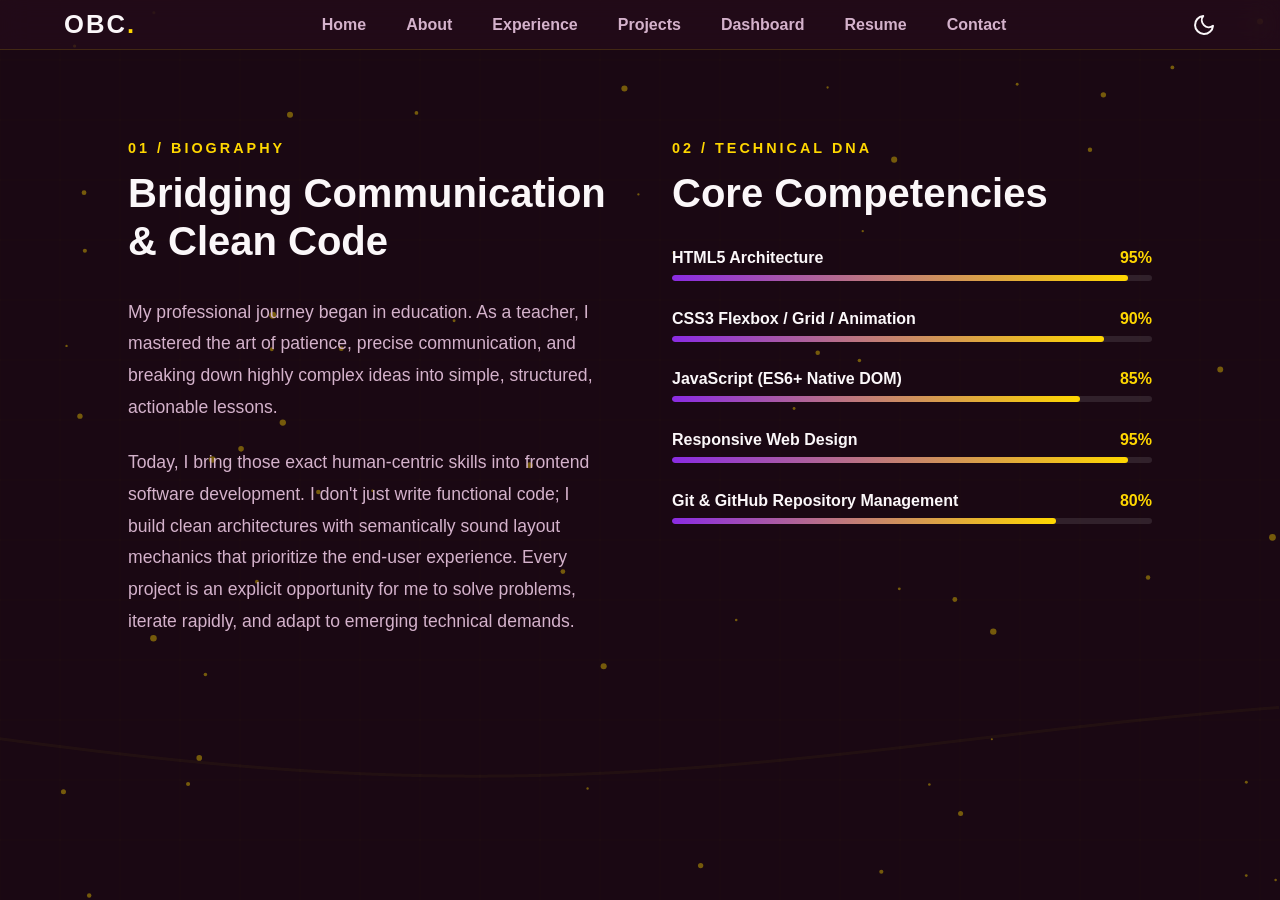
==== about.html @ 19e82238 "Production release: 7-page adaptive animation portfolio" ====
<!DOCTYPE html>
<html lang="en" data-theme="dark">
<head>
    <meta charset="UTF-8">
    <meta name="viewport" content="width=device-width, initial-scale=1.0">
    <title>About Me | Okechukwu Benjamin Chimaobi</title>
    <link rel="stylesheet" href="style.css">
</head>
<body>

    <canvas id="global-kinetic-canvas"></canvas>
    <div id="scroll-progress"></div>

    <!-- Navigation Header -->
    <header class="global-header">
        <div class="logo-container">
            <span class="logo-text">OBC<span class="accent-dot">.</span></span>
        </div>
        <nav class="desktop-nav">
    <a href="index.html" class="nav-link">Home</a>
    <a href="about.html" class="nav-link">About</a>
    <a href="experience.html" class="nav-link">Experience</a>
    <a href="projects.html" class="nav-link">Projects</a>
    <a href="dashboard.html" class="nav-link">Dashboard</a>
    <a href="resume.html" class="nav-link">Resume</a> <!-- Add this line -->
    <a href="contact.html" class="nav-link">Contact</a>
</nav>

        <div class="header-controls">
            <button id="theme-toggle" aria-label="Toggle Theme">
                <svg class="sun-icon" viewBox="0 0 24 24"><circle cx="12" cy="12" r="5"></circle><line x1="12" y1="1" x2="12" y2="3"></line><line x1="12" y1="21" x2="12" y2="23"></line><line x1="4.22" y1="4.22" x2="5.64" y2="5.64"></line><line x1="18.36" y1="18.36" x2="19.78" y2="19.78"></line><line x1="1" y1="12" x2="3" y2="12"></line><line x1="21" y1="12" x2="23" y2="12"></line><line x1="4.22" y1="19.78" x2="5.64" y2="18.36"></line><line x1="18.36" y1="5.64" x2="19.78" y2="4.22"></line></svg>
                <svg class="moon-icon" viewBox="0 0 24 24"><path d="M21 12.79A9 9 0 1 1 11.21 3 7 7 0 0 0 21 12.79z"></path></svg>
            </button>
           <!-- Micro-Animated Hamburger Icon -->
<button id="hamburger-trigger" aria-label="Open Menu">
    <span class="bar line-top"></span>
    <span class="bar line-mid"></span>
    <span class="bar line-bot"></span>
</button>

        </div>
    </header>

    <!-- Mobile Menu Overlay -->
<!-- Fullscreen Mobile Navigation Grid Menu Overlay -->
<!-- Fullscreen Mobile Navigation Grid Menu Overlay (UPDATED FOR ALL FILES) -->
<div id="mobile-menu-overlay" class="menu-grid-container menu-seven-columns">
    <div class="menu-column col-1"><a href="index.html" class="mobile-link" data-index="01">Home</a></div>
    <div class="menu-column col-2"><a href="about.html" class="mobile-link" data-index="02">About</a></div>
    <div class="menu-column col-3"><a href="experience.html" class="mobile-link" data-index="03">Experience</a></div>
    <div class="menu-column col-4"><a href="projects.html" class="mobile-link" data-index="04">Projects</a></div>
    <div class="menu-column col-5"><a href="dashboard.html" class="mobile-link" data-index="05">Metrics</a></div>
    <div class="menu-column col-6"><a href="resume.html" class="mobile-link" data-index="06">Resume</a></div>
    <div class="menu-column col-7"><a href="contact.html" class="mobile-link" data-index="07">Contact</a></div>
</div>


    <!-- Main Core Layout -->
    <main class="content-wrapper inner-page-padding">
        <section class="about-grid-layout">
            
            <!-- Left Side: Profile Text Story Block -->
            <div class="story-panel reveal-element">
                <h3 class="section-tag">01 / Biography</h3>
                <h2 class="section-title-large">Bridging Communication <br>& Clean Code</h2>
                <p class="story-paragraph">
                    My professional journey began in education. As a teacher, I mastered the art of patience, precise communication, and breaking down highly complex ideas into simple, structured, actionable lessons. 
                </p>
                <p class="story-paragraph">
                    Today, I bring those exact human-centric skills into frontend software development. I don't just write functional code; I build clean architectures with semantically sound layout mechanics that prioritize the end-user experience. Every project is an explicit opportunity for me to solve problems, iterate rapidly, and adapt to emerging technical demands.
                </p>
            </div>

            <!-- Right Side: Automated Skills Metrics Bars -->
            <div class="skills-panel reveal-element">
                <h3 class="section-tag">02 / Technical DNA</h3>
                <h2 class="section-title-large">Core Competencies</h2>
                
                <div class="skills-metric-container">
                    <!-- HTML5 Bar -->
                    <div class="skill-row">
                        <div class="skill-info">
                            <span class="skill-name">HTML5 Architecture</span>
                            <span class="skill-percentage">95%</span>
                        </div>
                        <div class="skill-bar-track">
                            <div class="skill-bar-fill" style="--target-width: 95%;"></div>
                        </div>
                    </div>

                    <!-- CSS3 Bar -->
                    <div class="skill-row">
                        <div class="skill-info">
                            <span class="skill-name">CSS3 Flexbox / Grid / Animation</span>
                            <span class="skill-percentage">90%</span>
                        </div>
                        <div class="skill-bar-track">
                            <div class="skill-bar-fill" style="--target-width: 90%;"></div>
                        </div>
                    </div>

                    <!-- JavaScript Bar -->
                    <div class="skill-row">
                        <div class="skill-info">
                            <span class="skill-name">JavaScript (ES6+ Native DOM)</span>
                            <span class="skill-percentage">85%</span>
                        </div>
                        <div class="skill-bar-track">
                            <div class="skill-bar-fill" style="--target-width: 85%;"></div>
                        </div>
                    </div>

                    <!-- Responsive Web Design Bar -->
                    <div class="skill-row">
                        <div class="skill-info">
                            <span class="skill-name">Responsive Web Design</span>
                            <span class="skill-percentage">95%</span>
                        </div>
                        <div class="skill-bar-track">
                            <div class="skill-bar-fill" style="--target-width: 95%;"></div>
                        </div>
                    </div>

                    <!-- Version Control Bar -->
                    <div class="skill-row">
                        <div class="skill-info">
                            <span class="skill-name">Git & GitHub Repository Management</span>
                            <span class="skill-percentage">80%</span>
                        </div>
                        <div class="skill-bar-track">
                            <div class="skill-bar-fill" style="--target-width: 80%;"></div>
                        </div>
                    </div>
                </div>

            </div>
        </section>
    </main>

    <script src="app.js"></script>
</body>
</html>
---- style.css ----
/* Custom Variable Properties & Theme Configurations */
:root[data-theme="dark"] {
    --bg-primary: #1a0813;       /* Deep Royal Wine */
    --bg-secondary: #2d0f22;     /* Medium Wine Slate */
    --text-primary: #fbf7f9;     /* Pristine Off-White */
    --text-secondary: #d4b2cb;   /* Soft Muted Lavender */
    --accent-violet: #8a2be2;    /* Electric Violet */
    --accent-gold: #ffd700;      /* Pure Metallic Royal Gold */
    --glass-surface: rgba(45, 15, 34, 0.4);
    --glass-border: rgba(255, 215, 0, 0.15);
}

:root[data-theme="light"] {
    --bg-primary: #fbf7f9;       /* Light Rosé Cream */
    --bg-secondary: #f3e6ef;     /* Pastel Wine Tint */
    --text-primary: #1a0813;     /* Deep Royal Wine Typography */
    --text-secondary: #5a3d52;   /* Heavy Plum Secondary */
    --accent-violet: #7209b7;    /* Deep Electric Violet */
    --accent-gold: #c5a000;      /* Burnished Antique Gold */
    --glass-surface: rgba(255, 255, 255, 0.5);
    --glass-border: rgba(114, 9, 183, 0.15);
}

/* Universal Structure Overhauls */
* {
    box-sizing: border-box;
    margin: 0;
    padding: 0;
    font-family: 'Segoe UI', Roboto, sans-serif;
    transition: background-color 0.6s cubic-bezier(0.25, 1, 0.5, 1), color 0.3s ease;
}

body {
    background-color: var(--bg-primary);
    color: var(--text-primary);
    overflow-x: hidden;
    min-height: 100vh;
    position: relative;
}

/* Background Canvas Layer */
#global-kinetic-canvas {
    position: fixed;
    top: 0;
    left: 0;
    width: 100vw;
    height: 100vh;
    z-index: -1;
    pointer-events: none;
}

/* Progress Scroll Bar Indicator */
#scroll-progress {
    position: fixed;
    top: 0;
    left: 0;
    height: 4px;
    background: linear-gradient(90deg, var(--accent-violet), var(--accent-gold));
    width: 0%;
    z-index: 2000;
}

/* Glassmorphic Navigation Header */
.global-header {
    position: fixed;
    top: 0;
    left: 0;
    width: 100%;
    height: 50px;
    display: flex;
    justify-content: space-between;
    align-items: center;
    padding: 0 5%;
    backdrop-filter: blur(15px);
    background: var(--glass-surface);
    border-bottom: 1px solid var(--glass-border);
    z-index: 1000;
}

.logo-text {
    font-weight: 800;
    font-size: 1.6rem;
    letter-spacing: 2px;
    color: var(--text-primary);
}

.accent-dot {
    color: var(--accent-gold);
}

.desktop-nav {
    display: flex;
    gap: 2.5rem;
}

.nav-link {
    text-decoration: none;
    color: var(--text-secondary);
    font-weight: 600;
    position: relative;
    padding: 0.5rem 0;
}

.nav-link:hover, .nav-link.active {
    color: var(--accent-gold);
}

.nav-link::after {
    content: '';
    position: absolute;
    bottom: 0;
    left: 0;
    width: 0;
    height: 2px;
    background: var(--accent-violet);
    transition: width 0.3s ease;
}

.nav-link:hover::after, .nav-link.active::after {
    width: 100%;
}

/* Control Elements */
.header-controls {
    display: flex;
    align-items: center;
    gap: 1.5rem;
}

#theme-toggle {
    background: none;
    border: none;
    cursor: pointer;
    width: 24px;
    height: 24px;
    position: relative;
}

#theme-toggle svg {
    position: absolute;
    top: 0;
    left: 0;
    width: 100%;
    height: 100%;
    fill: none;
    stroke: var(--text-primary);
    stroke-width: 2;
    stroke-linecap: round;
    stroke-linejoin: round;
    transition: transform 0.5s ease, opacity 0.3s ease;
}

:root[data-theme="dark"] .sun-icon { opacity: 0; transform: rotate(90deg); }
:root[data-theme="dark"] .moon-icon { opacity: 1; transform: rotate(0deg); }
:root[data-theme="light"] .sun-icon { opacity: 1; transform: rotate(0deg); }
:root[data-theme="light"] .moon-icon { opacity: 0; transform: rotate(-90deg); }
/* Animated Hamburger Controls - Cleaned up background */
/* Animated Hamburger Controls */
#hamburger-trigger {
    background: none;
    border: none;
    cursor: pointer;
    width: 30px;
    height: 24px;
    display: flex;
    flex-direction: column;
    justify-content: space-between;
    z-index: 1500;
    position: relative; /* Keeps it layered firmly above the falling menu panels */
}

.bar {
    width: 100%;
    height: 3px;
    background-color: var(--text-primary);
    border-radius: 2px;
    transition: transform 0.4s ease, opacity 0.3s ease, background-color 0.3s ease;
}

/* THE MAGIC: Active Cancel (X) Morph State on Click */
#hamburger-trigger.open .line-top { 
    transform: translateY(10px) rotate(45deg); 
    background-color: var(--accent-gold); /* Turns into a gold 'X' line */
}

#hamburger-trigger.open .line-mid { 
    opacity: 0; /* Fully vanishes the middle hamburger line */
}

#hamburger-trigger.open .line-bot { 
    transform: translateY(-11px) rotate(-45deg); 
    background-color: var(--accent-gold); /* Turns into the crossing gold 'X' line */
}

/* ==========================================================================
   FIXED MOBILE GRID CONTAINER ENGINE
   ========================================================================== */

/* The primary background grid container */
.menu-grid-container {
    position: fixed;
    top: 0;
    left: 0;
    width: 100vw;
    height: 100vh;
    display: grid;
    grid-template-columns: repeat(6, 1fr);
    z-index: 1100;
    pointer-events: none; /* Disables touches when closed so body content works */
    visibility: hidden;   /* HARD FIX: Keeps the entire red backdrop fully invisible by default */
    transition: visibility 0.6s step-end; /* Matches slide delay cleanly */
}

/* Individual vertical columns inside the grid */
.menu-column {
    background-color: var(--bg-secondary);
    height: 100%;
    transform: translateY(-100%); /* HARD FIX: Pushes the columns up, completely off-screen */
    transition: transform 0.6s cubic-bezier(0.85, 0, 0.15, 1);
    display: flex;
    justify-content: center;
    align-items: center;
    border-right: 1px solid rgba(255, 215, 0, 0.05);
}

/* ACTIVE STATE: When JavaScript toggles the '.active' class on click */
.menu-grid-container.active {
    pointer-events: auto; /* Restores touch mechanics */
    visibility: visible;  /* Forces backdrop to appear instantly on click */
    transition: visibility 0s step-start;
}

/* Slid down layout calculation step profiles when menu is active */
.menu-grid-container.active .menu-column {
    transform: translateY(0%); /* Drops columns back into full viewport view */
}

/* Staggered CSS Column Animation Steps */
.menu-column.col-1 { transition-delay: 0.0s; }
.menu-column.col-2 { transition-delay: 0.05s; }
.menu-column.col-3 { transition-delay: 0.1s; }
.menu-column.col-4 { transition-delay: 0.15s; }
.menu-column.col-5 { transition-delay: 0.2s; }
.menu-column.col-6 { transition-delay: 0.25s; }


.mobile-link {
    text-decoration: none;
    color: var(--text-primary);
    font-size: 1.5rem;
    font-weight: 700;
    writing-mode: vertical-rl;
    transform: rotate(180deg);
    opacity: 0;
    transition: color 0.3s, opacity 0.4s ease 0.4s;
}

.menu-grid-container.active .mobile-link {
    opacity: 1;
}

.mobile-link:hover {
    color: var(--accent-gold);
}

.mobile-link::before {
    content: attr(data-index);
    font-size: 0.8rem;
    color: var(--accent-violet);
    margin-bottom: 10px;
}

/* Main Display Typography Layout stages */
.content-wrapper {
    padding-top: 80px;
    min-height: 100vh;
    display: flex;
    align-items: center;
    justify-content: center;
    padding-left: 10%;
    padding-right: 10%;
}


.hero-section {
    max-width: 900px;
    z-index: 10;
}

.sub-greeting {
    color: var(--accent-gold);
    font-size: 1.2rem;
    letter-spacing: 3px;
    text-transform: uppercase;
    margin-bottom: 1rem;
}

.main-name {
    font-size: 4rem;
    font-weight: 900;
    line-height: 1.1;
    margin-bottom: 1rem;
    color: var(--text-primary);
}

.scramble-title {
    font-size: 2.2rem;
    color: var(--accent-violet);
    margin-bottom: 2rem;
    font-weight: 700;
}

.hero-usp {
    font-size: 1.1rem;
    line-height: 1.8;
    color: var(--text-secondary);
    margin-bottom: 2.5rem;
}

/* CTA Layout Interactions */
.cta-wrapper {
    display: flex;
    gap: 1.5rem;
}

.magnetic-btn {
    text-decoration: none;
    padding: 1rem 2rem;
    font-weight: 700;
    border-radius: 4px;
    transition: transform 0.2s cubic-bezier(0.2, 0, 0.2, 1), box-shadow 0.3s;
}

.primary-btn {
    background: linear-gradient(135deg, var(--accent-violet), #4b0082);
    color: #fff;
    box-shadow: 0 4px 15px rgba(138, 43, 226, 0.4);
}

.primary-btn:hover {
    box-shadow: 0 6px 20px rgba(138, 43, 226, 0.6);
}

.secondary-btn {
    border: 2px solid var(--accent-gold);
    color: var(--text-primary);
}

.secondary-btn:hover {
    background: rgba(255, 215, 0, 0.1);
}

/* Media Screen Adjustments for Desktop vs Smaller Devices */
@media (min-width: 992px) {
    #hamburger-trigger {
        display: none;
    }
}

@media (max-width: 991px) {
    .desktop-nav {
        display: none;
    }
    .main-name {
        font-size: 2.5rem;
    }
    .scramble-title {
        font-size: 1.6rem;
    }
    .menu-grid-container {
        grid-template-columns: repeat(3, 1fr);
        grid-template-rows: repeat(2, 1fr);
    }
    .menu-column {
        border-bottom: 1px solid rgba(255, 215, 0, 0.05);
    }
    .mobile-link {
        writing-mode: horizontal-tb;
        transform: rotate(0deg);
    }
}

@media (max-width: 576px) {
    .menu-grid-container {
        grid-template-columns: 1fr;
        grid-template-rows: repeat(6, 1fr);
    }
    .cta-wrapper {
        flex-direction: column;
    }
}

/* Inner Page Styling Utility Additions */
.inner-page-padding {
    padding-top: 140px;
    padding-bottom: 80px;
    flex-direction: column;
    justify-content: flex-start;
}

.section-tag {
    color: var(--accent-gold);
    font-size: 0.9rem;
    text-transform: uppercase;
    letter-spacing: 3px;
    margin-bottom: 0.8rem;
}

.center-tag { text-align: center; }
.center-title { text-align: center; margin-bottom: 4rem; }

.section-title-large {
    font-size: 2.5rem;
    font-weight: 800;
    line-height: 1.2;
    margin-bottom: 2rem;
    color: var(--text-primary);
}

/* About Screen Structural Grid Columns */
.about-grid-layout {
    display: grid;
    grid-template-columns: 1fr 1fr;
    gap: 4rem;
    width: 100%;
    max-width: 1200px;
}

.story-paragraph {
    font-size: 1.1rem;
    line-height: 1.8;
    color: var(--text-secondary);
    margin-bottom: 1.5rem;
}

/* Skills DNA Component Design */
.skills-metric-container {
    display: flex;
    flex-direction: column;
    gap: 1.8rem;
}

.skill-info {
    display: flex;
    justify-content: space-between;
    margin-bottom: 0.5rem;
    font-weight: 600;
}

.skill-name { color: var(--text-primary); }
.skill-percentage { color: var(--accent-gold); }

.skill-bar-track {
    width: 100%;
    height: 6px;
    background: rgba(255, 255, 255, 0.1);
    border-radius: 4px;
    overflow: hidden;
    position: relative;
}

:root[data-theme="light"] .skill-bar-track {
    background: rgba(0, 0, 0, 0.08);
}

.skill-bar-fill {
    position: absolute;
    top: 0;
    left: 0;
    height: 100%;
    width: 0%; /* Handled automatically by JavaScript Engine */
    background: linear-gradient(90deg, var(--accent-violet), var(--accent-gold));
    border-radius: 4px;
    transition: width 1.5s cubic-bezier(0.1, 1, 0.1, 1);
}

/* Experience Screen Vertical Spine Timeline */
.timeline-container {
    position: relative;
    width: 100%;
    max-width: 1000px;
    margin: 0 auto;
}

.timeline-spine {
    position: absolute;
    top: 120px;
    bottom: 0;
    left: 50%;
    width: 2px;
    background: linear-gradient(to bottom, var(--accent-violet), var(--accent-gold), transparent);
    transform: translateX(-50%);
}

.timeline-item {
    position: relative;
    width: 50%;
    padding: 2rem;
    box-sizing: border-box;
}

.left-node { left: 0; padding-right: 3rem; text-align: right; }
.right-node { left: 50%; padding-left: 3rem; }

/* Timeline Circle Indicators */
.timeline-item::after {
    content: '';
    position: absolute;
    top: 2.5rem;
    width: 16px;
    height: 16px;
    border-radius: 50%;
    background-color: var(--bg-primary);
    border: 3px solid var(--accent-gold);
    z-index: 10;
    transition: transform 0.3s ease;
}

.left-node::after { right: -8px; }
.right-node::after { left: -8px; }

.timeline-content-card {
    background: var(--glass-surface);
    backdrop-filter: blur(10px);
    border: 1px solid var(--glass-border);
    padding: 2rem;
    border-radius: 6px;
    box-shadow: 0 10px 30px rgba(0,0,0,0.1);
    position: relative;
}

.timeline-date {
    display: inline-block;
    color: var(--accent-gold);
    font-weight: 700;
    font-size: 0.9rem;
    margin-bottom: 0.5rem;
    letter-spacing: 1px;
}

.timeline-role { font-size: 1.4rem; font-weight: 700; margin-bottom: 0.3rem; }
.timeline-company { font-size: 1rem; color: var(--accent-violet); margin-bottom: 1rem; font-weight: 600; }
.timeline-desc { line-height: 1.6; color: var(--text-secondary); font-size: 0.95rem; }

/* Advanced Intersection Visibility Reveal Engines */
.reveal-element {
    opacity: 0;
    transform: translateY(40px) scale(0.98);
    transition: opacity 0.8s cubic-bezier(0.25, 1, 0.5, 1), transform 0.8s cubic-bezier(0.25, 1, 0.5, 1);
}

.reveal-element.is-visible {
    opacity: 1;
    transform: translateY(0) scale(1);
}

/* Media Responsive Rules for About/Timeline sections */
/* ==========================================================================
   MOBILE RESPONSIVE TIMELINE FIX
   ========================================================================== */
/* ==========================================================================
   MOBILE RESPONSIVE ABOUT GRID PROFILE OVERRIDE
   ========================================================================== */
@media (max-width: 991px) {
    /* 1. Force the side-by-side split panels to stack into a single column */
    .about-grid-layout {
        grid-template-columns: 1fr !important;
        gap: 2.5rem !important;
        width: 100% !important;
    }

    /* 2. Scale down the heading size slightly so text never breaks awkwardly */
    .section-title-large {
        font-size: 2.0rem !important;
        line-height: 1.3 !important;
        margin-bottom: 1.5rem !important;
    }

    /* 3. Add responsive padding margins to keep text elements comfortable */
    .story-panel, .skills-panel {
        width: 100% !important;
        padding: 0 !important;
    }

    /* 4. Relax vertical spacing inside outer page main layout wrap blocks */
    .content-wrapper.inner-page-padding {
        padding-top: 100px !important;
        padding-bottom: 60px !important;
        display: block !important; /* Changes text block formatting engine to block stack */
    }


    /* 1. Shift the vertical spine line cleanly to the left margin */
    .timeline-spine {
        left: 30px !important;
        transform: none !important;
    }

    /* 2. Force all timeline card sections to use 100% viewport width */
    .timeline-item {
        width: 100% !important;
        left: 0 !important;
        padding-left: 60px !important; /* Leaves clear space for the spine line */
        padding-right: 15px !important;
        text-align: left !important;    /* Forces text to align naturally left */
        margin-bottom: 2rem;
    }

    /* 3. Re-align the decorative circle nodes on the spine */
    .left-node::after, .right-node::after {
        left: 22px !important;
        right: auto !important;
        top: 2.5rem !important;
    }

    /* 4. Relax page wrapper padding so content can scroll freely */
   /* .inner-page-padding {
        padding-top: 100px !important;
        padding-bottom: 40px !important;
    }*/
    
    .center-title {
        margin-bottom: 2.5rem !important;
    }
}

/* Projects Laboratory Section Layouts */
.projects-section-container {
    width: 100%;
    max-width: 1200px;
    margin: 0 auto;
}

/* Filter Button Cluster Navigation */
.filter-button-cluster {
    display: flex;
    justify-content: center;
    gap: 1rem;
    margin-bottom: 4rem;
}

.filter-btn {
    background: transparent;
    color: var(--text-secondary);
    border: 1px solid var(--glass-border);
    padding: 0.6rem 1.5rem;
    font-weight: 600;
    cursor: pointer;
    border-radius: 30px;
    transition: all 0.3s cubic-bezier(0.25, 1, 0.5, 1);
}

.filter-btn:hover, .filter-btn.active {
    color: #fff;
    background: var(--accent-violet);
    border-color: var(--accent-gold);
    box-shadow: 0 4px 15px rgba(138, 43, 226, 0.3);
}

/* Isomorphic Cards Grid Alignment Rules */
.projects-isomorphic-grid {
    display: grid;
    grid-template-columns: repeat(2, 1fr);
    gap: 3rem;
    width: 100%;
}

.project-card {
    background: var(--glass-surface);
    backdrop-filter: blur(12px);
    border: 1px solid var(--glass-border);
    border-radius: 8px;
    overflow: hidden;
    position: relative;
    display: flex;
    flex-direction: column;
    transition: transform 0.5s cubic-bezier(0.25, 1, 0.5, 1), box-shadow 0.5s cubic-bezier(0.25, 1, 0.5, 1);
    transform-style: preserve-3d;
    perspective: 1000px;
}

.project-card:hover {
    transform: translateY(-8px) scale(1.01);
    box-shadow: 0 20px 40px rgba(26, 8, 19, 0.6);
    border-color: rgba(255, 215, 0, 0.4);
}

/* Mock Browser Canvas Graphics inside Cards */
.project-visual-mock {
    width: 100%;
    height: 240px;
    background: #11040c;
    display: flex;
    flex-direction: column;
    position: relative;
    border-bottom: 1px solid rgba(255,215,0,0.08);
}

.mock-browser-bar {
    height: 30px;
    background: rgba(26, 8, 19, 0.8);
    display: flex;
    align-items: center;
    padding-left: 15px;
    gap: 6px;
}

.mock-browser-bar .dot {
    width: 8px;
    height: 8px;
    border-radius: 50%;
}
.mock-browser-bar .red { background: #ff5f56; }
.mock-browser-bar .yellow { background: #ffbd2e; }
.mock-browser-bar .green { background: #27c93f; }

.mock-visual-content {
    flex: 1;
    display: flex;
    align-items: center;
    justify-content: center;
    overflow: hidden;
    position: relative;
}

/* Custom Vector Visual Slates for Projects */
.lx-bg { background: linear-gradient(135deg, #42032c, #8a2be2); }
.wp-bg { background: linear-gradient(135deg, #11040c, #4b0082); }

.brand-watermark {
    font-size: 2.5rem;
    font-weight: 900;
    letter-spacing: 6px;
    color: rgba(255, 215, 0, 0.15);
    transform: scale(1);
    transition: transform 0.6s cubic-bezier(0.25, 1, 0.5, 1);
}

.project-card:hover .brand-watermark {
    transform: scale(1.15) rotate(-2deg);
    color: rgba(255, 215, 0, 0.3);
}

/* Project Meta Typography Rules */
.project-meta-details {
    padding: 2rem;
    display: flex;
    flex-direction: column;
    flex-content: 1;
}

.project-index-label {
    font-size: 0.75rem;
    color: var(--accent-gold);
    font-weight: 700;
    letter-spacing: 2px;
    margin-bottom: 0.5rem;
}

.project-card-title {
    font-size: 1.6rem;
    font-weight: 800;
    margin-bottom: 1rem;
    color: var(--text-primary);
}

.project-card-summary {
    color: var(--text-secondary);
    line-height: 1.6;
    font-size: 0.95rem;
    margin-bottom: 1.5rem;
    flex-grow: 1;
}

/* Badging Structural Arrays */
.tech-tag-badges {
    display: flex;
    flex-wrap: wrap;
    gap: 0.6rem;
}

.tech-tag-badges span {
    background: rgba(138, 43, 226, 0.15);
    border: 1px solid rgba(138, 43, 226, 0.3);
    color: var(--text-primary);
    padding: 0.3rem 0.8rem;
    font-size: 0.8rem;
    font-weight: 600;
    border-radius: 4px;
}

/* Card Filtering System State Engine Rule profiles */
.project-card.hidden-card {
    opacity: 0;
    transform: scale(0.8) translateY(30px);
    pointer-events: none;
    position: absolute;
    width: 0;
    height: 0;
    padding: 0;
    margin: 0;
    border: none;
}

/* Media Query Adaptations for Project Grids */
@media (max-width: 900px) {
    .projects-isomorphic-grid {
        grid-template-columns: 1fr;
        gap: 2.5rem;
    }
}

/* Real-Time Dashboard Panel Structures */
.dashboard-wrapper-grid {
    width: 100%;
    max-width: 1200px;
    margin: 0 auto;
}

.dashboard-header-block {
    margin-bottom: 3.5rem;
}

/* Metric Display Cards Grid Alignment */
.metrics-hardware-grid {
    display: grid;
    grid-template-columns: repeat(2, 1fr);
    gap: 2.5rem;
    width: 100%;
}

.metric-glass-card {
    background: var(--glass-surface);
    backdrop-filter: blur(14px);
    border: 1px solid var(--glass-border);
    padding: 2.5rem;
    border-radius: 6px;
    display: flex;
    flex-direction: column;
    gap: 1rem;
    position: relative;
    overflow: hidden;
}

.metric-glass-card::before {
    content: '';
    position: absolute;
    top: 0;
    left: 0;
    width: 4px;
    height: 100%;
    background: var(--accent-violet);
}

.metric-icon-row {
    display: flex;
    align-items: center;
    gap: 0.8rem;
}

/* Status Micro-Animation Pulses */
.pulse-status-indicator {
    width: 8px;
    height: 8px;
    border-radius: 50%;
    position: relative;
}

.pulse-status-indicator::after {
    content: '';
    position: absolute;
    top: 0;
    left: 0;
    width: 100%;
    height: 100%;
    border-radius: 50%;
    animation: metricPulse 1.8s infinite ease-in-out;
}

.online { background-color: #27c93f; }
.online::after { background-color: #27c93f; }

.latency { background-color: var(--accent-gold); }
.latency::after { background-color: var(--accent-gold); }

.active-spec { background-color: var(--accent-violet); }
.active-spec::after { background-color: var(--accent-violet); }

@keyframes metricPulse {
    0% { transform: scale(1); opacity: 1; }
    100% { transform: scale(3); opacity: 0; }
}

.telemetry-label {
    font-size: 0.8rem;
    letter-spacing: 2px;
    color: var(--text-secondary);
    font-weight: 700;
}

.font-mono {
    font-family: 'Courier New', Courier, monospace;
}

.huge-metric-display {
    font-size: 3.5rem;
    font-weight: 900;
    color: var(--text-primary);
    background: linear-gradient(45deg, var(--text-primary), var(--accent-gold));
    -webkit-background-clip: text;
    -webkit-text-fill-color: transparent;
}

.metric-explanation {
    font-size: 0.9rem;
    line-height: 1.6;
    color: var(--text-secondary);
}

/* Responsive Dashboard Queries */
@media (max-width: 768px) {
    .metrics-hardware-grid {
        grid-template-columns: 1fr;
        gap: 1.8rem;
    }
    .huge-metric-display {
        font-size: 2.8rem;
    }
}

/* Contact Grid Splitting Rules */
.contact-split-layout {
    display: grid;
    grid-template-columns: 1fr 1.2fr;
    gap: 5rem;
    width: 100%;
    max-width: 1200px;
    margin: 0 auto;
}

/* Directory Layout Channel Styling */
.direct-channels-list {
    margin-top: 3rem;
    display: flex;
    flex-direction: column;
    gap: 1.2rem;
}

.channel-row {
    display: flex;
    flex-direction: column;
    gap: 0.3rem;
    border-bottom: 1px solid rgba(255, 215, 0, 0.05);
    padding-bottom: 0.8rem;
}

.channel-label {
    font-size: 0.75rem;
    color: var(--accent-gold);
    text-transform: uppercase;
    letter-spacing: 2px;
    font-weight: 700;
}

.channel-value, .channel-anchor-link {
    font-size: 1.1rem;
    color: var(--text-primary);
    text-decoration: none;
    font-weight: 600;
    transition: color 0.3s;
}

.channel-anchor-link:hover {
    color: var(--accent-violet);
}

/* Interactive Magnetic Form Layout Elements */
.magnetic-interactive-form {
    background: var(--glass-surface);
    backdrop-filter: blur(14px);
    border: 1px solid var(--glass-border);
    padding: 3rem;
    border-radius: 8px;
    display: flex;
    flex-direction: column;
    gap: 2.2rem;
}

.interactive-input-group {
    position: relative;
    width: 100%;
}

.form-input-field, .form-textarea-field {
    width: 100%;
    background: rgba(26, 8, 19, 0.4);
    border: 1px solid rgba(255, 215, 0, 0.1);
    padding: 1.2rem 1rem;
    color: var(--text-primary);
    font-size: 1rem;
    border-radius: 4px;
    outline: none;
    transition: border-color 0.4s;
}

:root[data-theme="light"] .form-input-field,
:root[data-theme="light"] .form-textarea-field {
    background: rgba(255, 255, 255, 0.6);
}

.form-input-field:focus, .form-textarea-field:focus {
    border-color: var(--accent-violet);
}

/* Floating Label Transition Calculations */
.floating-input-label {
    position: absolute;
    top: 1.2rem;
    left: 1rem;
    color: var(--text-secondary);
    transition: all 0.3s cubic-bezier(0.25, 1, 0.5, 1);
    pointer-events: none;
    font-weight: 500;
}

/* Lock Label States up cleanly if user types or selects element */
.form-input-field:focus + .floating-input-label,
.form-input-field:not(:placeholder-shown) + .floating-input-label,
.form-textarea-field:focus + .floating-input-label,
.form-textarea-field:not(:placeholder-shown) + .floating-input-label {
    top: -0.6rem;
    left: 0.5rem;
    font-size: 0.8rem;
    padding: 0 0.4rem;
    background: var(--bg-secondary);
    color: var(--accent-gold);
    font-weight: 700;
    border-radius: 2px;
}

/* Input Bottom Border Accent Glows */
.field-focus-line {
    position: absolute;
    bottom: 0;
    left: 0;
    width: 0%;
    height: 2px;
    background: linear-gradient(90deg, var(--accent-violet), var(--accent-gold));
    transition: width 0.4s ease;
}

.form-input-field:focus ~ .field-focus-line,
.form-textarea-field:focus ~ .field-focus-line {
    width: 100%;
}

.submit-form-btn {
    border: none;
    cursor: pointer;
    text-align: center;
    font-size: 1rem;
    letter-spacing: 1px;
}

/* Responsive Structural Modifications */
@media (max-width: 900px) {
    .contact-split-layout {
        grid-template-columns: 1fr;
        gap: 3rem;
    }
    .magnetic-interactive-form {
        padding: 2rem;
    }
}
/* Project Action Links Component Styling */
.project-action-links {
    display: flex;
    gap: 1rem;
    margin-top: 1.5rem;
}

.proj-link {
    text-decoration: none;
    padding: 0.5rem 1.2rem;
    font-size: 0.85rem;
    font-weight: 700;
    border-radius: 4px;
    transition: all 0.3s cubic-bezier(0.25, 1, 0.5, 1);
    text-align: center;
    flex: 1;
}

.live-demo {
    background: var(--accent-violet);
    color: #ffffff;
    border: 1px solid var(--accent-violet);
}

.live-demo:hover {
    background: transparent;
    color: var(--accent-violet);
    box-shadow: 0 4px 12px rgba(138, 43, 226, 0.3);
}

.source-repo {
    background: transparent;
    color: var(--text-primary);
    border: 1px solid var(--glass-border);
}

.source-repo:hover {
    border-color: var(--accent-gold);
    color: var(--accent-gold);
}

/* Resume Hub Structural Grid Layout Rules */
.resume-portal-layout {
    width: 100%;
    max-width: 1000px;
    margin: 0 auto;
    display: flex;
    flex-direction: column;
    gap: 4rem;
}

.resume-download-hero {
    text-align: center;
    max-width: 700px;
    margin: 0 auto;
}

.download-action-wrapper {
    margin-top: 2rem;
    display: flex;
    justify-content: center;
}

/* Download CV Vector Button Styling */
.download-cv-btn {
    display: inline-flex;
    align-items: center;
    gap: 0.8rem;
    cursor: pointer;
    border: none;
    padding: 1.2rem 2.5rem !important;
}

.download-arrow-icon {
    fill: none;
    stroke: #ffffff;
    stroke-width: 2;
    stroke-linecap: round;
    stroke-linejoin: round;
    transition: transform 0.3s ease;
}

.download-cv-btn:hover .download-arrow-icon {
    transform: translateY(3px); /* Interactive bounce calculation */
}

/* Virtual On-Screen Interactive Document Sheet */
.virtual-cv-document {
    background: var(--glass-surface);
    backdrop-filter: blur(14px);
    border: 1px solid var(--glass-border);
    padding: 4rem;
    border-radius: 8px;
    position: relative;
    box-shadow: 0 30px 60px rgba(0, 0, 0, 0.2);
}

.document-inner-glow {
    position: absolute;
    top: 0;
    left: 0;
    width: 100%;
    height: 4px;
    background: linear-gradient(90deg, var(--accent-violet), var(--accent-gold));
}

.doc-header {
    border-bottom: 1px solid rgba(255, 215, 0, 0.1);
    padding-bottom: 2rem;
    margin-bottom: 2.5rem;
}

.doc-name { font-size: 2.2rem; font-weight: 800; color: var(--text-primary); }
.doc-title { font-size: 1.1rem; color: var(--accent-gold); font-weight: 700; letter-spacing: 1px; margin-top: 0.3rem; }

.doc-body-split {
    display: grid;
    grid-template-columns: 1fr 1.5fr;
    gap: 3.5rem;
}

.doc-section { margin-bottom: 2rem; }
.doc-sec-title { font-size: 1.1rem; color: var(--accent-violet); text-transform: uppercase; letter-spacing: 2px; font-weight: 800; margin-bottom: 1rem; }
.doc-text { color: var(--text-secondary); line-height: 1.6; font-size: 0.95rem; }

.doc-skills-list { list-style: none; display: flex; flex-direction: column; gap: 0.6rem; }
.doc-skills-list li { color: var(--text-primary); font-weight: 600; font-size: 0.95rem; position: relative; padding-left: 1.2rem; }
.doc-skills-list li::before { content: '▪'; position: absolute; left: 0; color: var(--accent-gold); }

.doc-item { margin-bottom: 1.5rem; }
.doc-item-role { font-size: 1.1rem; font-weight: 700; color: var(--text-primary); }
.doc-item-meta { font-size: 0.85rem; color: var(--accent-gold); font-weight: 600; margin: 0.2rem 0 0.6rem 0; }

/* Responsive 7-Column Layout Expansion Adjustments */
@media (min-width: 992px) {
    .menu-seven-columns { grid-template-columns: repeat(7, 1fr) !important; }
    .menu-column.col-7 { transition-delay: 0.3s; }
}

@media (max-width: 768px) {
    .virtual-cv-document { padding: 2rem; }
    .doc-body-split { grid-template-columns: 1fr; gap: 2rem; }
    .menu-grid-container.menu-seven-columns {
        grid-template-columns: repeat(3, 1fr);
        grid-template-rows: repeat(3, 1fr);
    }
}
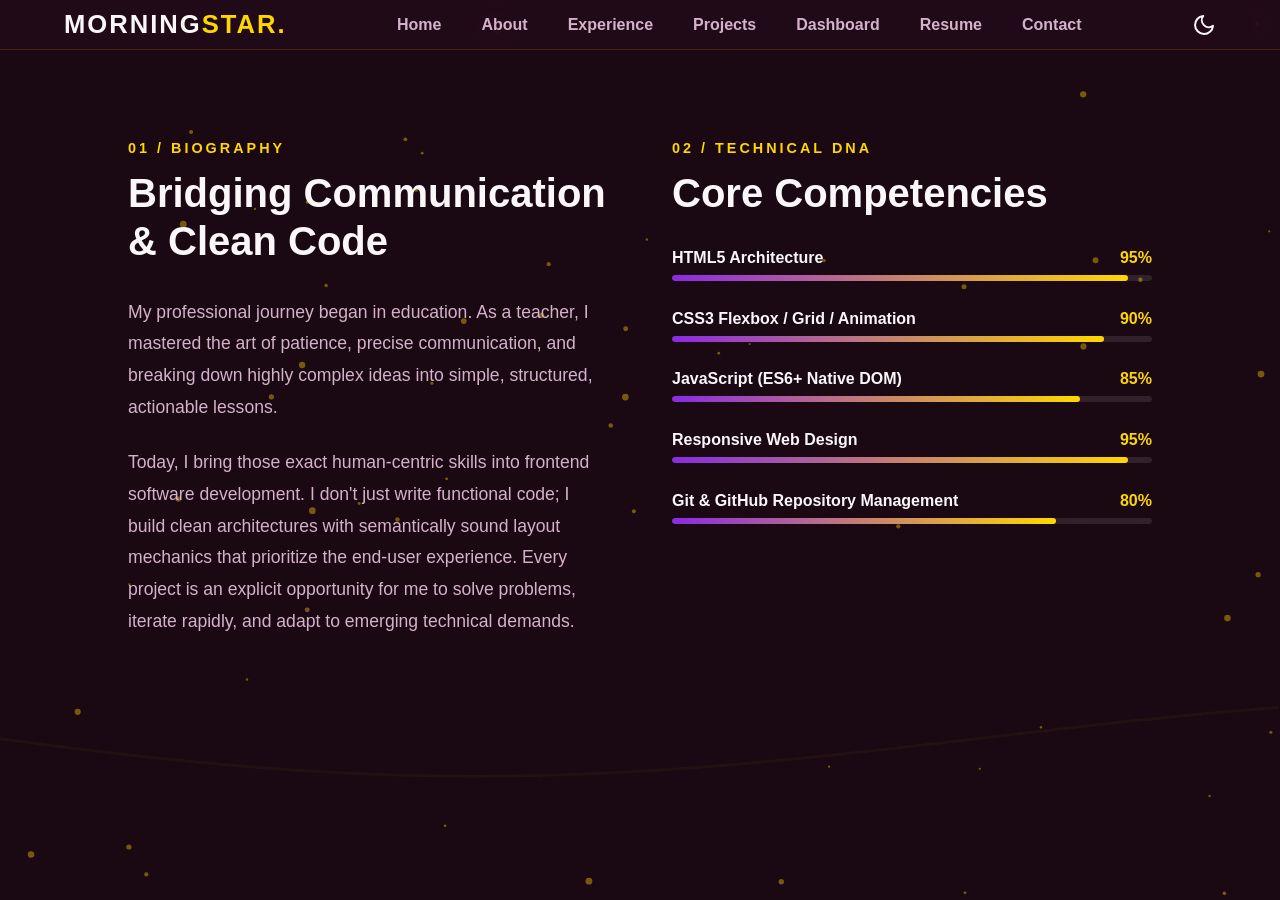
==== commit 6b011711: "Updated website" ====
--- a/about.html
+++ b/about.html
@@ -14,7 +14,7 @@
     <!-- Navigation Header -->
     <header class="global-header">
         <div class="logo-container">
-            <span class="logo-text">OBC<span class="accent-dot">.</span></span>
+            <span class="logo-text">MORNING<span class="accent-dot">STAR.</span></span>
         </div>
         <nav class="desktop-nav">
     <a href="index.html" class="nav-link">Home</a>
